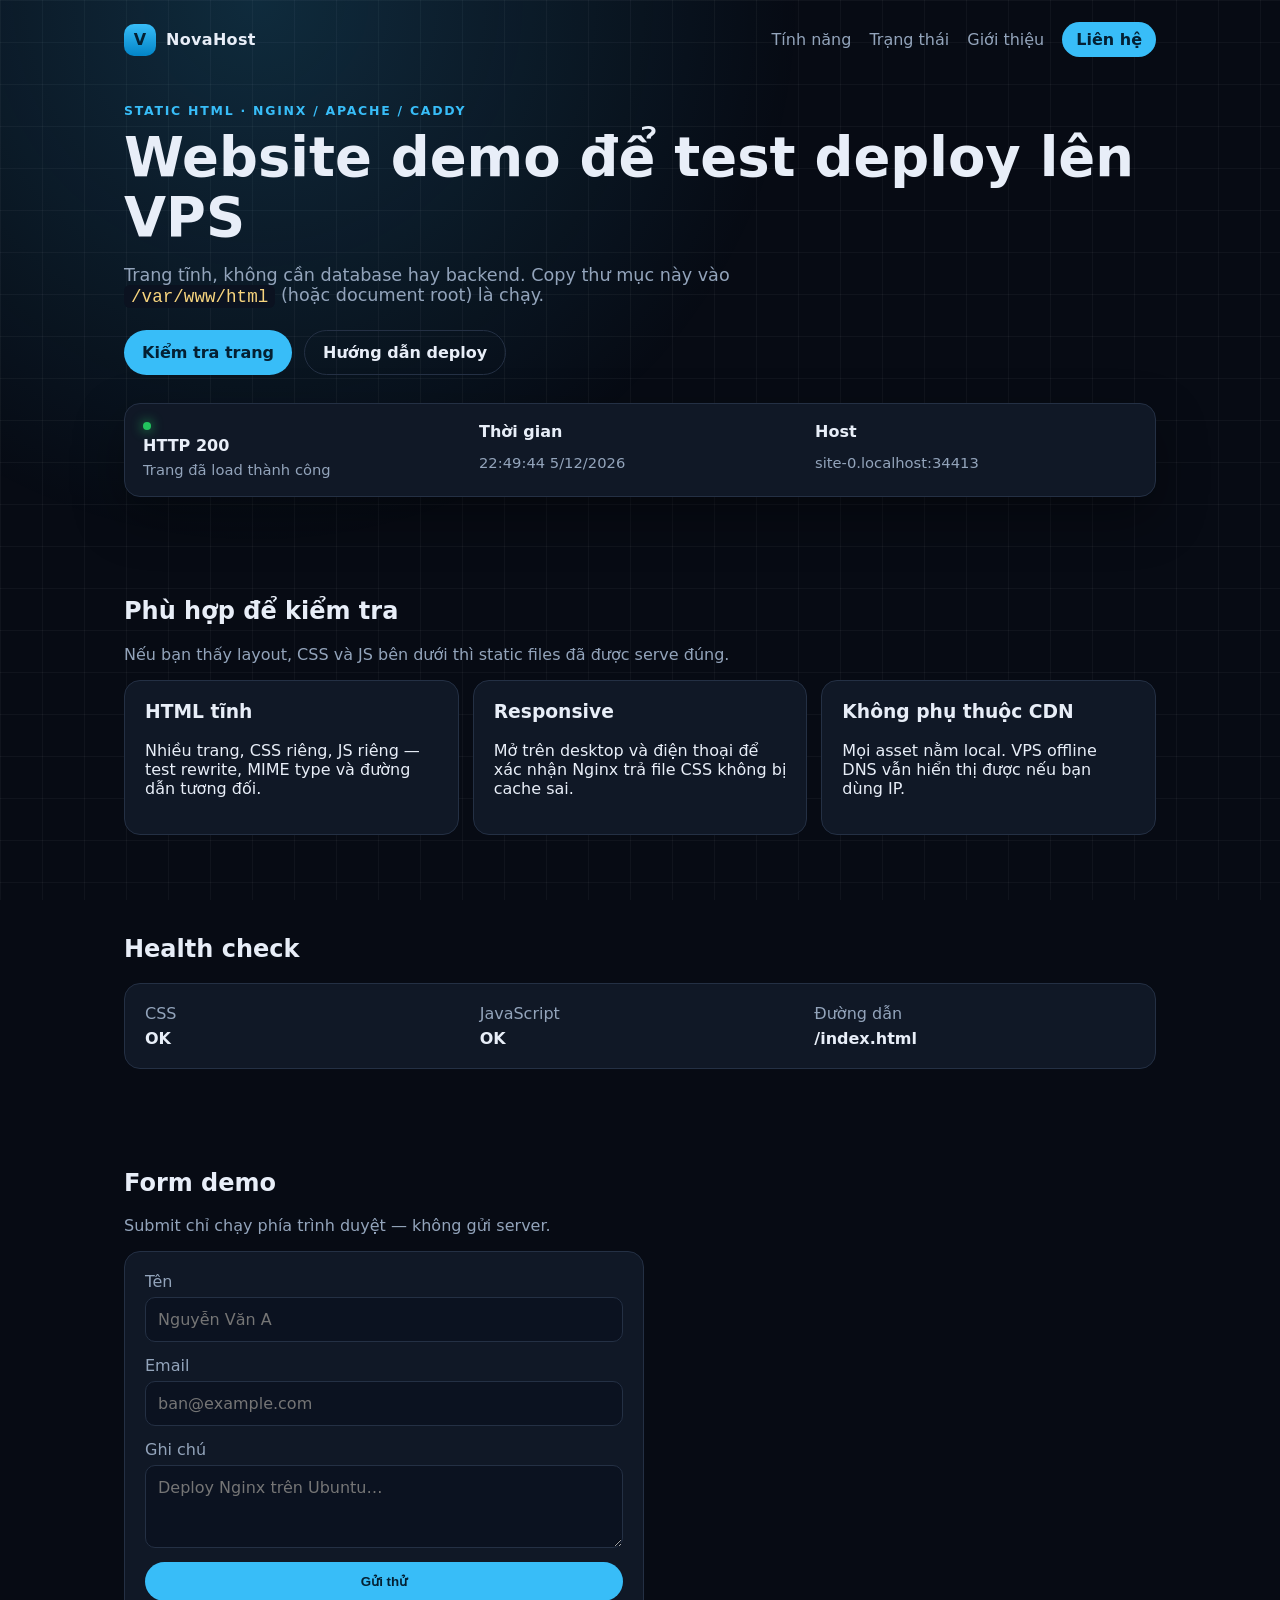
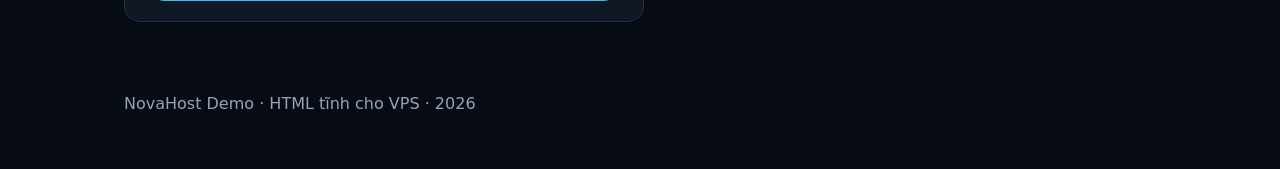
==== index.html @ e642db52 "test vui" ====
<!DOCTYPE html>
<html lang="vi">
  <head>
    <meta charset="UTF-8" />
    <meta name="viewport" content="width=device-width, initial-scale=1.0" />
    <title>VPS Deploy Demo</title>
    <meta name="description" content="Website HTML tĩnh để test deploy lên VPS." />
    <link rel="icon" href="data:image/svg+xml,%3Csvg xmlns='http://www.w3.org/2000/svg' viewBox='0 0 32 32'%3E%3Crect rx='8' width='32' height='32' fill='%230ea5e9'/%3E%3Ctext x='16' y='22' text-anchor='middle' font-size='16' fill='white'%3EV%3C/text%3E%3C/svg%3E" />
    <link rel="stylesheet" href="css/style.css" />
  </head>
  <body>
    <div class="bg-grid" aria-hidden="true"></div>
    <header class="nav">
      <a class="logo" href="index.html">
        <span class="logo-mark">V</span>
        <span>NovaHost</span>
      </a>
      <nav>
        <a href="#features">Tính năng</a>
        <a href="#status">Trạng thái</a>
        <a href="about.html">Giới thiệu</a>
        <a class="btn btn-sm" href="#contact">Liên hệ</a>
      </nav>
    </header>

    <main>
      <section class="hero">
        <p class="eyebrow">Static HTML · Nginx / Apache / Caddy</p>
        <h1>Website demo để test deploy lên VPS</h1>
        <p class="lead">
          Trang tĩnh, không cần database hay backend. Copy thư mục này vào
          <code>/var/www/html</code> (hoặc document root) là chạy.
        </p>
        <div class="hero-actions">
          <a class="btn" href="#status">Kiểm tra trang</a>
          <a class="btn btn-ghost" href="about.html">Hướng dẫn deploy</a>
        </div>
        <div class="hero-card">
          <div>
            <span class="dot"></span>
            <strong>HTTP 200</strong>
            <span id="page-ok">Trang đã load thành công</span>
          </div>
          <div>
            <strong>Thời gian</strong>
            <span id="now">—</span>
          </div>
          <div>
            <strong>Host</strong>
            <span id="host">—</span>
          </div>
        </div>
      </section>

      <section id="features" class="section">
        <h2>Phù hợp để kiểm tra</h2>
        <p class="muted">Nếu bạn thấy layout, CSS và JS bên dưới thì static files đã được serve đúng.</p>
        <div class="grid">
          <article class="card">
            <h3>HTML tĩnh</h3>
            <p>Nhiều trang, CSS riêng, JS riêng — test rewrite, MIME type và đường dẫn tương đối.</p>
          </article>
          <article class="card">
            <h3>Responsive</h3>
            <p>Mở trên desktop và điện thoại để xác nhận Nginx trả file CSS không bị cache sai.</p>
          </article>
          <article class="card">
            <h3>Không phụ thuộc CDN</h3>
            <p>Mọi asset nằm local. VPS offline DNS vẫn hiển thị được nếu bạn dùng IP.</p>
          </article>
        </div>
      </section>

      <section id="status" class="section">
        <h2>Health check</h2>
        <div class="status-board">
          <div class="stat">
            <span>CSS</span>
            <strong id="css-ok">OK</strong>
          </div>
          <div class="stat">
            <span>JavaScript</span>
            <strong id="js-ok">Đang kiểm tra…</strong>
          </div>
          <div class="stat">
            <span>Đường dẫn</span>
            <strong id="path">—</strong>
          </div>
        </div>
      </section>

      <section id="contact" class="section">
        <h2>Form demo</h2>
        <p class="muted">Submit chỉ chạy phía trình duyệt — không gửi server.</p>
        <form id="demo-form" class="form">
          <label>
            Tên
            <input name="name" required placeholder="Nguyễn Văn A" />
          </label>
          <label>
            Email
            <input name="email" type="email" required placeholder="ban@example.com" />
          </label>
          <label>
            Ghi chú
            <textarea name="note" rows="3" placeholder="Deploy Nginx trên Ubuntu…"></textarea>
          </label>
          <button class="btn" type="submit">Gửi thử</button>
          <p id="form-msg" class="form-msg" hidden></p>
        </form>
      </section>
    </main>

    <footer>
      <p>NovaHost Demo · HTML tĩnh cho VPS · 2026</p>
    </footer>
    <script src="js/main.js"></script>
  </body>
</html>
---- css/style.css ----
:root {
  --bg: #070b14;
  --panel: #101826;
  --line: #243044;
  --text: #e8eef8;
  --muted: #93a4bb;
  --accent: #38bdf8;
  --accent-2: #22c55e;
  --shadow: 0 20px 50px rgba(0, 0, 0, 0.35);
  --radius: 16px;
  font-family: "Segoe UI", system-ui, sans-serif;
}

* {
  box-sizing: border-box;
}

html,
body {
  margin: 0;
  min-height: 100%;
  background: var(--bg);
  color: var(--text);
}

a {
  color: var(--accent);
  text-decoration: none;
}

code {
  font-family: Consolas, "Courier New", monospace;
  background: #0b1220;
  padding: 0.1em 0.4em;
  border-radius: 6px;
  color: #f8d57e;
}

.bg-grid {
  position: fixed;
  inset: 0;
  background-image:
    radial-gradient(circle at 20% 0%, rgba(56, 189, 248, 0.18), transparent 40%),
    linear-gradient(rgba(255, 255, 255, 0.04) 1px, transparent 1px),
    linear-gradient(90deg, rgba(255, 255, 255, 0.04) 1px, transparent 1px);
  background-size: auto, 42px 42px, 42px 42px;
  pointer-events: none;
  z-index: 0;
}

.nav,
main,
footer {
  position: relative;
  z-index: 1;
}

.nav {
  display: flex;
  justify-content: space-between;
  align-items: center;
  max-width: 1080px;
  margin: 0 auto;
  padding: 22px 24px;
}

.logo {
  display: flex;
  align-items: center;
  gap: 10px;
  color: var(--text);
  font-weight: 700;
  letter-spacing: 0.02em;
}

.logo-mark {
  width: 32px;
  height: 32px;
  border-radius: 10px;
  display: grid;
  place-items: center;
  background: linear-gradient(180deg, #38bdf8, #0284c7);
  color: #042033;
  font-weight: 800;
}

nav {
  display: flex;
  gap: 18px;
  align-items: center;
}

nav a:not(.btn) {
  color: var(--muted);
}

nav a:not(.btn):hover {
  color: var(--text);
}

.btn {
  display: inline-flex;
  align-items: center;
  justify-content: center;
  background: var(--accent);
  color: #042033;
  font-weight: 700;
  border: 0;
  border-radius: 999px;
  padding: 12px 18px;
  cursor: pointer;
}

.btn-sm {
  padding: 8px 14px;
}

.btn-ghost {
  background: transparent;
  color: var(--text);
  border: 1px solid var(--line);
}

.hero,
.section,
.page {
  max-width: 1080px;
  margin: 0 auto;
  padding: 24px 24px 56px;
}

.hero h1,
.page h1 {
  font-size: clamp(2rem, 5vw, 3.4rem);
  line-height: 1.1;
  margin: 10px 0 16px;
}

.eyebrow {
  color: var(--accent);
  text-transform: uppercase;
  letter-spacing: 0.14em;
  font-size: 0.78rem;
  font-weight: 700;
  margin: 0;
}

.lead {
  max-width: 640px;
  color: var(--muted);
  font-size: 1.1rem;
}

.hero-actions {
  display: flex;
  gap: 12px;
  flex-wrap: wrap;
  margin: 24px 0 28px;
}

.hero-card,
.grid,
.status-board {
  display: grid;
  gap: 14px;
}

.hero-card {
  grid-template-columns: repeat(3, 1fr);
  background: var(--panel);
  border: 1px solid var(--line);
  border-radius: var(--radius);
  padding: 18px;
  box-shadow: var(--shadow);
}

.hero-card div {
  display: grid;
  gap: 6px;
}

.hero-card span {
  color: var(--muted);
  font-size: 0.92rem;
}

.dot {
  width: 8px;
  height: 8px;
  border-radius: 50%;
  background: var(--accent-2);
  display: inline-block;
  margin-right: 6px;
  box-shadow: 0 0 12px var(--accent-2);
}

.muted {
  color: var(--muted);
}

.grid {
  grid-template-columns: repeat(3, 1fr);
}

.card,
.form,
.status-board {
  background: var(--panel);
  border: 1px solid var(--line);
  border-radius: var(--radius);
  padding: 20px;
}

.card h3 {
  margin-top: 0;
}

.status-board {
  grid-template-columns: repeat(3, 1fr);
}

.stat {
  display: grid;
  gap: 6px;
}

.stat span {
  color: var(--muted);
}

.form {
  max-width: 520px;
  display: grid;
  gap: 14px;
}

label {
  display: grid;
  gap: 6px;
  color: var(--muted);
}

input,
textarea {
  width: 100%;
  background: #0b1220;
  border: 1px solid var(--line);
  color: var(--text);
  border-radius: 10px;
  padding: 12px;
  font: inherit;
}

.form-msg {
  color: var(--accent-2);
  margin: 0;
}

.steps {
  padding-left: 18px;
}

.steps li {
  margin-bottom: 22px;
}

pre {
  background: #0b1220;
  border: 1px solid var(--line);
  border-radius: 12px;
  padding: 14px;
  overflow: auto;
}

footer {
  max-width: 1080px;
  margin: 0 auto;
  padding: 0 24px 40px;
  color: var(--muted);
}

@media (max-width: 800px) {
  nav a:not(.btn) {
    display: none;
  }

  .hero-card,
  .grid,
  .status-board {
    grid-template-columns: 1fr;
  }
}
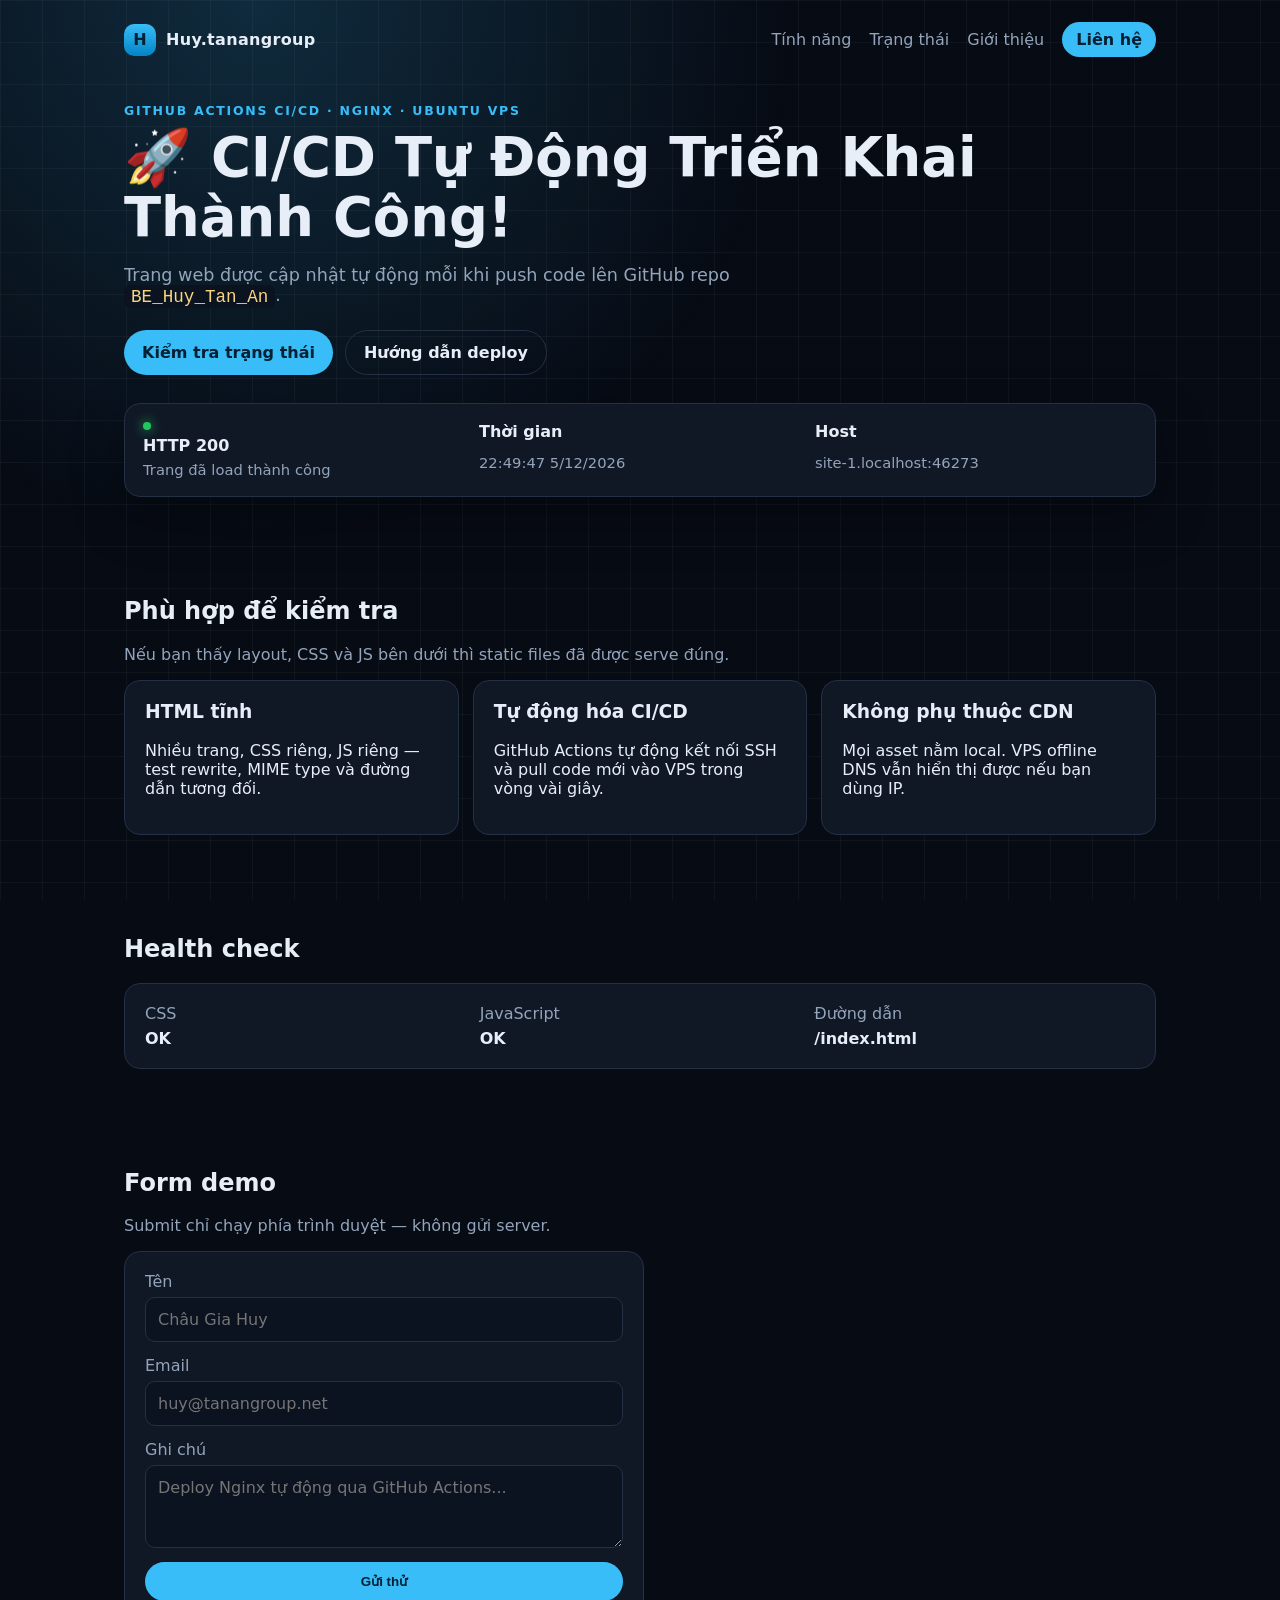
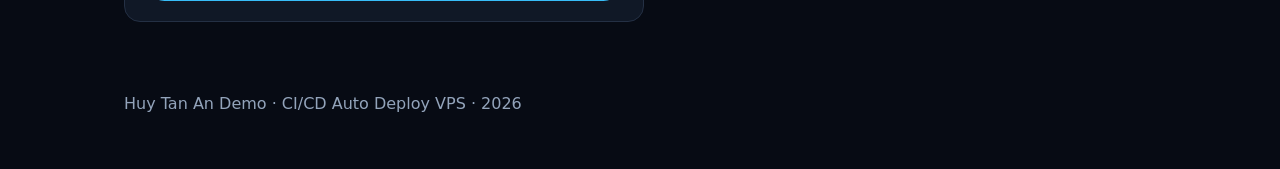
==== commit c6144112: "Test_repo" ====
--- a/index.html
+++ b/index.html
@@ -3,17 +3,17 @@
   <head>
     <meta charset="UTF-8" />
     <meta name="viewport" content="width=device-width, initial-scale=1.0" />
-    <title>VPS Deploy Demo</title>
-    <meta name="description" content="Website HTML tĩnh để test deploy lên VPS." />
-    <link rel="icon" href="data:image/svg+xml,%3Csvg xmlns='http://www.w3.org/2000/svg' viewBox='0 0 32 32'%3E%3Crect rx='8' width='32' height='32' fill='%230ea5e9'/%3E%3Ctext x='16' y='22' text-anchor='middle' font-size='16' fill='white'%3EV%3C/text%3E%3C/svg%3E" />
+    <title>Huy - VPS Deploy Demo</title>
+    <meta name="description" content="Website HTML tĩnh test CI/CD tự động lên VPS qua GitHub Actions." />
+    <link rel="icon" href="data:image/svg+xml,%3Csvg xmlns='http://www.w3.org/2000/svg' viewBox='0 0 32 32'%3E%3Crect rx='8' width='32' height='32' fill='%230ea5e9'/%3E%3Ctext x='16' y='22' text-anchor='middle' font-size='16' fill='white'%3EH%3C/text%3E%3C/svg%3E" />
     <link rel="stylesheet" href="css/style.css" />
   </head>
   <body>
     <div class="bg-grid" aria-hidden="true"></div>
     <header class="nav">
       <a class="logo" href="index.html">
-        <span class="logo-mark">V</span>
-        <span>NovaHost</span>
+        <span class="logo-mark">H</span>
+        <span>Huy.tanangroup</span>
       </a>
       <nav>
         <a href="#features">Tính năng</a>
@@ -25,14 +25,13 @@
 
     <main>
       <section class="hero">
-        <p class="eyebrow">Static HTML · Nginx / Apache / Caddy</p>
-        <h1>Website demo để test deploy lên VPS</h1>
+        <p class="eyebrow">GitHub Actions CI/CD · Nginx · Ubuntu VPS</p>
+        <h1>🚀 CI/CD Tự Động Triển Khai Thành Công!</h1>
         <p class="lead">
-          Trang tĩnh, không cần database hay backend. Copy thư mục này vào
-          <code>/var/www/html</code> (hoặc document root) là chạy.
+          Trang web được cập nhật tự động mỗi khi push code lên GitHub repo <code>BE_Huy_Tan_An</code>.
         </p>
         <div class="hero-actions">
-          <a class="btn" href="#status">Kiểm tra trang</a>
+          <a class="btn" href="#status">Kiểm tra trạng thái</a>
           <a class="btn btn-ghost" href="about.html">Hướng dẫn deploy</a>
         </div>
         <div class="hero-card">
@@ -61,8 +60,8 @@
             <p>Nhiều trang, CSS riêng, JS riêng — test rewrite, MIME type và đường dẫn tương đối.</p>
           </article>
           <article class="card">
-            <h3>Responsive</h3>
-            <p>Mở trên desktop và điện thoại để xác nhận Nginx trả file CSS không bị cache sai.</p>
+            <h3>Tự động hóa CI/CD</h3>
+            <p>GitHub Actions tự động kết nối SSH và pull code mới vào VPS trong vòng vài giây.</p>
           </article>
           <article class="card">
             <h3>Không phụ thuộc CDN</h3>
@@ -95,15 +94,15 @@
         <form id="demo-form" class="form">
           <label>
             Tên
-            <input name="name" required placeholder="Nguyễn Văn A" />
+            <input name="name" required placeholder="Châu Gia Huy" />
           </label>
           <label>
             Email
-            <input name="email" type="email" required placeholder="ban@example.com" />
+            <input name="email" type="email" required placeholder="huy@tanangroup.net" />
           </label>
           <label>
             Ghi chú
-            <textarea name="note" rows="3" placeholder="Deploy Nginx trên Ubuntu…"></textarea>
+            <textarea name="note" rows="3" placeholder="Deploy Nginx tự động qua GitHub Actions..."></textarea>
           </label>
           <button class="btn" type="submit">Gửi thử</button>
           <p id="form-msg" class="form-msg" hidden></p>
@@ -112,8 +111,8 @@
     </main>
 
     <footer>
-      <p>NovaHost Demo · HTML tĩnh cho VPS · 2026</p>
+      <p>Huy Tan An Demo · CI/CD Auto Deploy VPS · 2026</p>
     </footer>
     <script src="js/main.js"></script>
   </body>
-</html>
+</html>
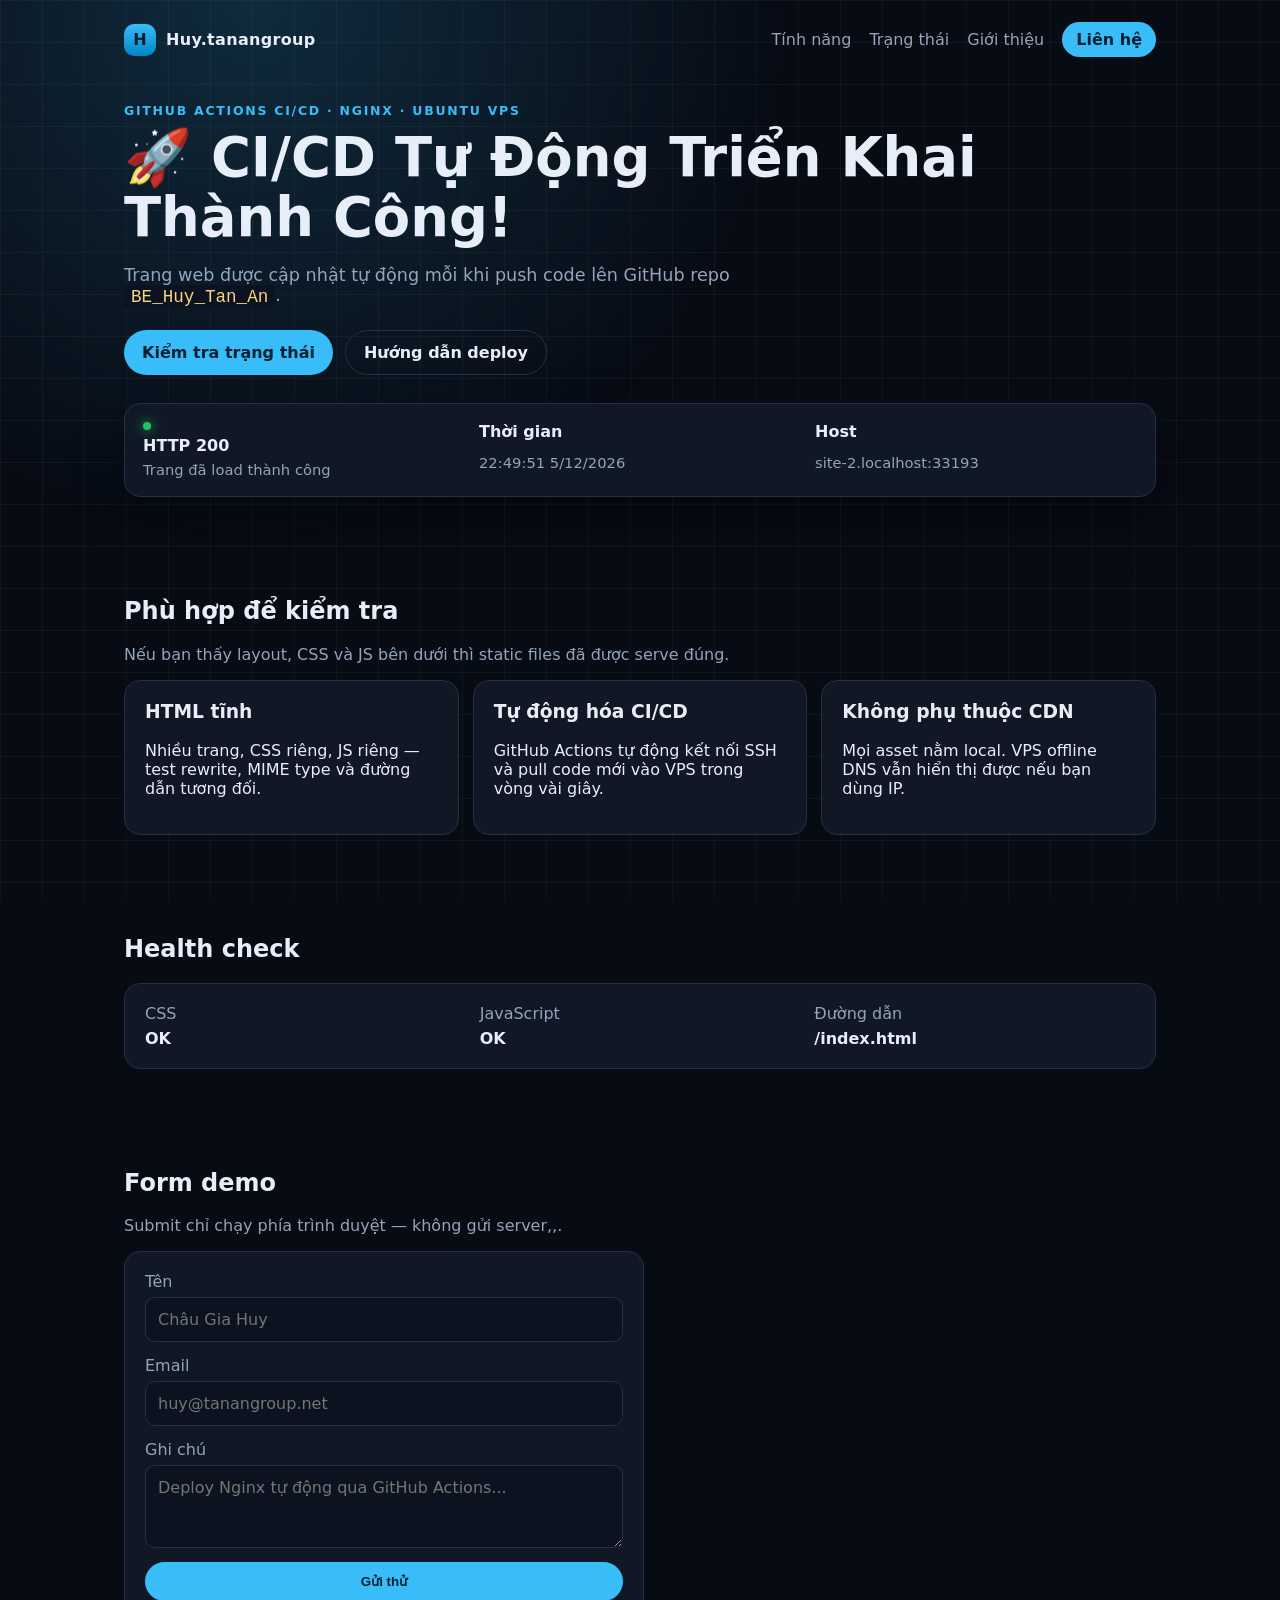
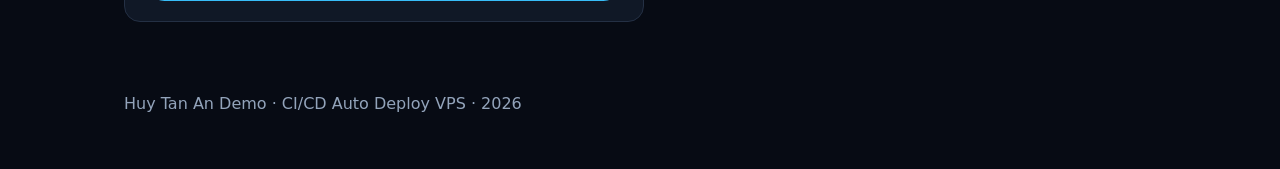
==== commit b4002c6f: "haha" ====
--- a/index.html
+++ b/index.html
@@ -90,7 +90,7 @@
 
       <section id="contact" class="section">
         <h2>Form demo</h2>
-        <p class="muted">Submit chỉ chạy phía trình duyệt — không gửi server.</p>
+        <p class="muted">Submit chỉ chạy phía trình duyệt — không gửi server,,.</p>
         <form id="demo-form" class="form">
           <label>
             Tên
